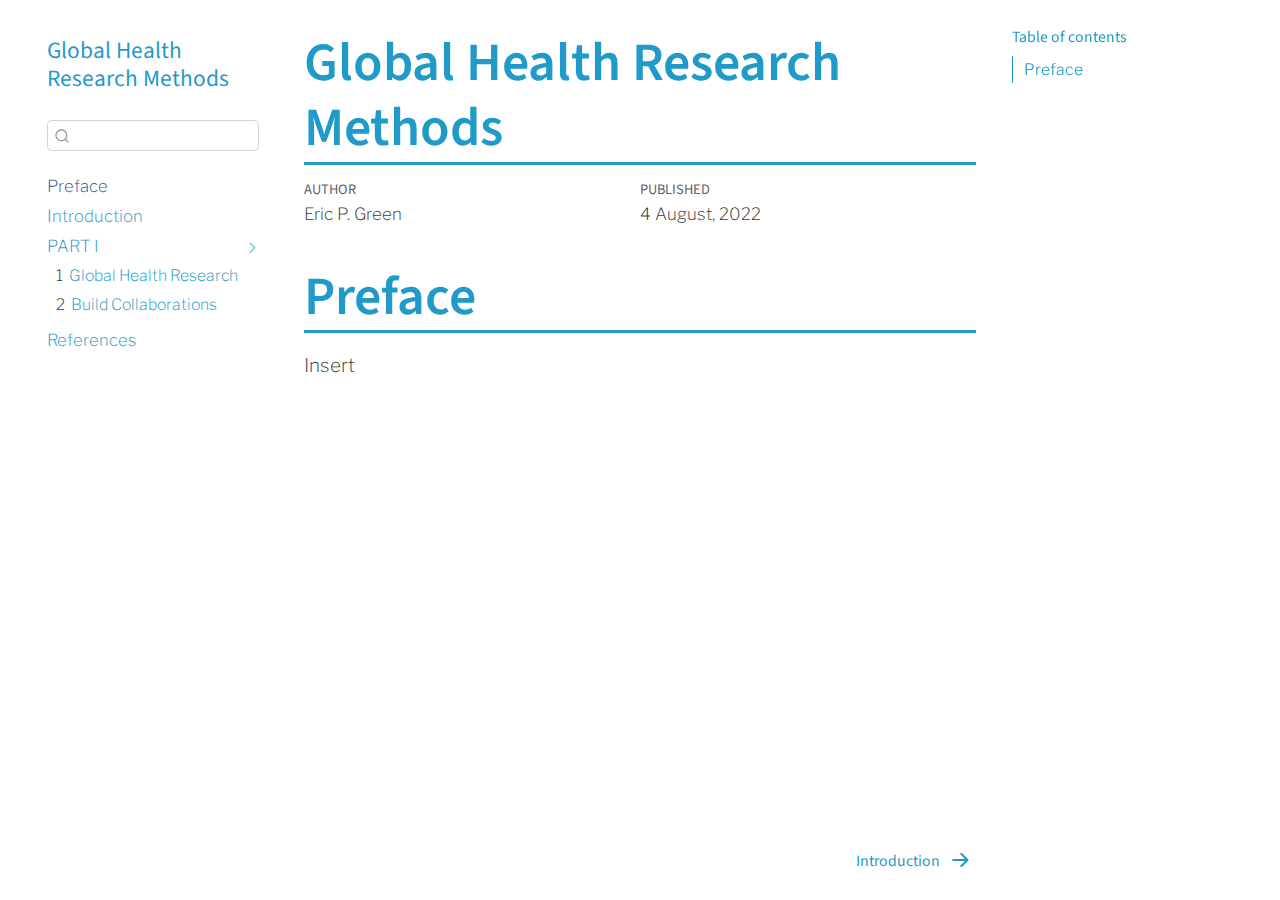
==== docs/index.html @ d9e3ae23 "remove 3" ====
<!DOCTYPE html>
<html xmlns="http://www.w3.org/1999/xhtml" lang="en" xml:lang="en"><head>

<meta charset="utf-8">
<meta name="generator" content="quarto-0.9.383">

<meta name="viewport" content="width=device-width, initial-scale=1.0, user-scalable=yes">

<meta name="author" content="Eric P. Green">

<title>Global Health Research Methods</title>
<style>
code{white-space: pre-wrap;}
span.smallcaps{font-variant: small-caps;}
span.underline{text-decoration: underline;}
div.column{display: inline-block; vertical-align: top; width: 50%;}
div.hanging-indent{margin-left: 1.5em; text-indent: -1.5em;}
ul.task-list{list-style: none;}
</style>

<script src="site_libs/quarto-nav/quarto-nav.js"></script>
<script src="site_libs/quarto-nav/headroom.min.js"></script>
<script src="site_libs/clipboard/clipboard.min.js"></script>
<meta name="quarto:offset" content="./">
<script src="site_libs/quarto-search/autocomplete.umd.js"></script>
<script src="site_libs/quarto-search/fuse.min.js"></script>
<script src="site_libs/quarto-search/quarto-search.js"></script>
<link href="./introduction.html" rel="next">
<script src="site_libs/quarto-html/quarto.js"></script>
<script src="site_libs/quarto-html/popper.min.js"></script>
<script src="site_libs/quarto-html/tippy.umd.min.js"></script>
<script src="site_libs/quarto-html/anchor.min.js"></script>
<link href="site_libs/quarto-html/tippy.css" rel="stylesheet">
<link id="quarto-text-highlighting-styles" href="site_libs/quarto-html/quarto-syntax-highlighting.css" rel="stylesheet">
<script src="site_libs/bootstrap/bootstrap.min.js"></script>
<link href="site_libs/bootstrap/bootstrap-icons.css" rel="stylesheet">
<link href="site_libs/bootstrap/bootstrap.min.css" rel="stylesheet">
<script id="quarto-search-options" type="application/json">{
  "location": "sidebar",
  "copy-button": false,
  "collapse-after": 3,
  "panel-placement": "start",
  "type": "textbox",
  "limit": 20,
  "language": {
    "search-no-results-text": "No results",
    "search-matching-documents-text": "matching documents",
    "search-copy-link-title": "Copy link to search",
    "search-hide-matches-text": "Hide additional matches",
    "search-more-match-text": "more match in this document",
    "search-more-matches-text": "more matches in this document",
    "search-clear-button-title": "Clear",
    "search-detached-cancel-button-title": "Cancel",
    "search-submit-button-title": "Submit"
  }
}</script>


<link rel="stylesheet" href="styles.css">
</head>

<body class="nav-sidebar floating">

<div id="quarto-search-results"></div>
  <header id="quarto-header" class="headroom fixed-top">
  <nav class="quarto-secondary-nav" data-bs-toggle="collapse" data-bs-target="#quarto-sidebar" aria-controls="quarto-sidebar" aria-expanded="false" aria-label="Toggle sidebar navigation" onclick="if (window.quartoToggleHeadroom) { window.quartoToggleHeadroom(); }">
    <div class="container-fluid d-flex justify-content-between">
      <h1 class="quarto-secondary-nav-title">Global Health Research Methods</h1>
      <button type="button" class="quarto-btn-toggle btn" aria-label="Show secondary navigation">
        <i class="bi bi-chevron-right"></i>
      </button>
    </div>
  </nav>
</header>
<!-- content -->
<div id="quarto-content" class="quarto-container page-columns page-rows-contents page-layout-article">
<!-- sidebar -->
  <nav id="quarto-sidebar" class="sidebar collapse sidebar-navigation floating overflow-auto">
    <div class="pt-lg-2 mt-2 text-left sidebar-header">
    <div class="sidebar-title mb-0 py-0">
      <a href="./">Global Health Research Methods</a> 
    </div>
      </div>
      <div class="mt-2 flex-shrink-0 align-items-center">
        <div class="sidebar-search">
        <div id="quarto-search" class="" title="Search"></div>
        </div>
      </div>
    <div class="sidebar-menu-container"> 
    <ul class="list-unstyled mt-1">
        <li class="sidebar-item">
  <div class="sidebar-item-container"> 
  <a href="./index.html" class="sidebar-item-text sidebar-link active">Preface</a>
  </div>
</li>
        <li class="sidebar-item">
  <div class="sidebar-item-container"> 
  <a href="./introduction.html" class="sidebar-item-text sidebar-link">Introduction</a>
  </div>
</li>
        <li class="sidebar-item sidebar-item-section">
    <div class="sidebar-item-container"> 
        <a href="./part_1.html" class="sidebar-item-text sidebar-link">PART I</a>
      <a class="sidebar-item-toggle text-start" data-bs-toggle="collapse" data-bs-target="#quarto-sidebar-section-1" aria-expanded="true">
        <i class="bi bi-chevron-right ms-2"></i>
      </a>
    </div>
    <ul id="quarto-sidebar-section-1" class="collapse list-unstyled sidebar-section depth1 show">  
        <li class="sidebar-item">
  <div class="sidebar-item-container"> 
  <a href="./ghr.html" class="sidebar-item-text sidebar-link"><span class="chapter-number">1</span>&nbsp; <span class="chapter-title">Global Health Research</span></a>
  </div>
</li>
        <li class="sidebar-item">
  <div class="sidebar-item-container"> 
  <a href="./collaborations.html" class="sidebar-item-text sidebar-link"><span class="chapter-number">2</span>&nbsp; <span class="chapter-title">Build Collaborations</span></a>
  </div>
</li>
    </ul>
  </li>
        <li class="sidebar-item">
  <div class="sidebar-item-container"> 
  <a href="./references.html" class="sidebar-item-text sidebar-link">References</a>
  </div>
</li>
    </ul>
    </div>
</nav>
<!-- margin-sidebar -->
    <div id="quarto-margin-sidebar" class="sidebar margin-sidebar">
        <nav id="TOC" role="doc-toc">
    <h2 id="toc-title">Table of contents</h2>
   
  <ul>
  <li><a href="#preface" id="toc-preface" class="nav-link active" data-scroll-target="#preface">Preface</a></li>
  </ul>
</nav>
    </div>
<!-- main -->
<main class="content" id="quarto-document-content">

<header id="title-block-header" class="quarto-title-block default">
<div class="quarto-title">
<h1 class="title d-none d-lg-block">Global Health Research Methods</h1>
</div>





<div class="quarto-title-meta">

    <div>
    <div class="quarto-title-meta-heading">Author</div>
    <div class="quarto-title-meta-contents">
             <p>Eric P. Green </p>
          </div>
  </div>
    
    <div>
    <div class="quarto-title-meta-heading">Published</div>
    <div class="quarto-title-meta-contents">
      <p class="date">4 August, 2022</p>
    </div>
  </div>
    
  </div>
  

</header>

<section id="preface" class="level1 unnumbered">
<h1 class="unnumbered">Preface</h1>
<p>Insert</p>


</section>

</main> <!-- /main -->
<script id="quarto-html-after-body" type="application/javascript">
window.document.addEventListener("DOMContentLoaded", function (event) {
  const icon = "";
  const anchorJS = new window.AnchorJS();
  anchorJS.options = {
    placement: 'right',
    icon: icon
  };
  anchorJS.add('.anchored');
  const clipboard = new window.ClipboardJS('.code-copy-button', {
    target: function(trigger) {
      return trigger.previousElementSibling;
    }
  });
  clipboard.on('success', function(e) {
    // button target
    const button = e.trigger;
    // don't keep focus
    button.blur();
    // flash "checked"
    button.classList.add('code-copy-button-checked');
    var currentTitle = button.getAttribute("title");
    button.setAttribute("title", "Copied!");
    setTimeout(function() {
      button.setAttribute("title", currentTitle);
      button.classList.remove('code-copy-button-checked');
    }, 1000);
    // clear code selection
    e.clearSelection();
  });
  function tippyHover(el, contentFn) {
    const config = {
      allowHTML: true,
      content: contentFn,
      maxWidth: 500,
      delay: 100,
      arrow: false,
      appendTo: function(el) {
          return el.parentElement;
      },
      interactive: true,
      interactiveBorder: 10,
      theme: 'quarto',
      placement: 'bottom-start'
    };
    window.tippy(el, config); 
  }
  const noterefs = window.document.querySelectorAll('a[role="doc-noteref"]');
  for (var i=0; i<noterefs.length; i++) {
    const ref = noterefs[i];
    tippyHover(ref, function() {
      let href = ref.getAttribute('href');
      try { href = new URL(href).hash; } catch {}
      const id = href.replace(/^#\/?/, "");
      const note = window.document.getElementById(id);
      return note.innerHTML;
    });
  }
  var bibliorefs = window.document.querySelectorAll('a[role="doc-biblioref"]');
  for (var i=0; i<bibliorefs.length; i++) {
    const ref = bibliorefs[i];
    const cites = ref.parentNode.getAttribute('data-cites').split(' ');
    tippyHover(ref, function() {
      var popup = window.document.createElement('div');
      cites.forEach(function(cite) {
        var citeDiv = window.document.createElement('div');
        citeDiv.classList.add('hanging-indent');
        citeDiv.classList.add('csl-entry');
        var biblioDiv = window.document.getElementById('ref-' + cite);
        if (biblioDiv) {
          citeDiv.innerHTML = biblioDiv.innerHTML;
        }
        popup.appendChild(citeDiv);
      });
      return popup.innerHTML;
    });
  }
});
</script>
<nav class="page-navigation">
  <div class="nav-page nav-page-previous">
  </div>
  <div class="nav-page nav-page-next">
      <a href="./introduction.html" class="pagination-link">
        <span class="nav-page-text">Introduction</span> <i class="bi bi-arrow-right-short"></i>
      </a>
  </div>
</nav>
</div> <!-- /content -->



</body></html>
---- docs/site_libs/quarto-html/tippy.css ----
.tippy-box[data-animation=fade][data-state=hidden]{opacity:0}[data-tippy-root]{max-width:calc(100vw - 10px)}.tippy-box{position:relative;background-color:#333;color:#fff;border-radius:4px;font-size:14px;line-height:1.4;white-space:normal;outline:0;transition-property:transform,visibility,opacity}.tippy-box[data-placement^=top]>.tippy-arrow{bottom:0}.tippy-box[data-placement^=top]>.tippy-arrow:before{bottom:-7px;left:0;border-width:8px 8px 0;border-top-color:initial;transform-origin:center top}.tippy-box[data-placement^=bottom]>.tippy-arrow{top:0}.tippy-box[data-placement^=bottom]>.tippy-arrow:before{top:-7px;left:0;border-width:0 8px 8px;border-bottom-color:initial;transform-origin:center bottom}.tippy-box[data-placement^=left]>.tippy-arrow{right:0}.tippy-box[data-placement^=left]>.tippy-arrow:before{border-width:8px 0 8px 8px;border-left-color:initial;right:-7px;transform-origin:center left}.tippy-box[data-placement^=right]>.tippy-arrow{left:0}.tippy-box[data-placement^=right]>.tippy-arrow:before{left:-7px;border-width:8px 8px 8px 0;border-right-color:initial;transform-origin:center right}.tippy-box[data-inertia][data-state=visible]{transition-timing-function:cubic-bezier(.54,1.5,.38,1.11)}.tippy-arrow{width:16px;height:16px;color:#333}.tippy-arrow:before{content:"";position:absolute;border-color:transparent;border-style:solid}.tippy-content{position:relative;padding:5px 9px;z-index:1}
---- docs/site_libs/quarto-html/quarto-syntax-highlighting.css ----
/* quarto syntax highlight colors */
:root {
  --quarto-hl-ot-color: #003B4F;
  --quarto-hl-at-color: #657422;
  --quarto-hl-ss-color: #20794D;
  --quarto-hl-an-color: #5E5E5E;
  --quarto-hl-fu-color: #4758AB;
  --quarto-hl-st-color: #20794D;
  --quarto-hl-cf-color: #003B4F;
  --quarto-hl-op-color: #5E5E5E;
  --quarto-hl-er-color: #AD0000;
  --quarto-hl-bn-color: #AD0000;
  --quarto-hl-al-color: #AD0000;
  --quarto-hl-va-color: #111111;
  --quarto-hl-bu-color: inherit;
  --quarto-hl-ex-color: inherit;
  --quarto-hl-pp-color: #AD0000;
  --quarto-hl-in-color: #5E5E5E;
  --quarto-hl-vs-color: #20794D;
  --quarto-hl-wa-color: #5E5E5E;
  --quarto-hl-do-color: #5E5E5E;
  --quarto-hl-im-color: #00769E;
  --quarto-hl-ch-color: #20794D;
  --quarto-hl-dt-color: #AD0000;
  --quarto-hl-fl-color: #AD0000;
  --quarto-hl-co-color: #5E5E5E;
  --quarto-hl-cv-color: #5E5E5E;
  --quarto-hl-cn-color: #8f5902;
  --quarto-hl-sc-color: #5E5E5E;
  --quarto-hl-dv-color: #AD0000;
  --quarto-hl-kw-color: #003B4F;
}

/* other quarto variables */
:root {
  --quarto-font-monospace: SFMono-Regular, Menlo, Monaco, Consolas, "Liberation Mono", "Courier New", monospace;
}

code span {
  color: #003B4F;
}

code.sourceCode > span {
  color: #003B4F;
}

div.sourceCode,
div.sourceCode pre.sourceCode {
  color: #003B4F;
}

code span.ot {
  color: #003B4F;
}

code span.at {
  color: #657422;
}

code span.ss {
  color: #20794D;
}

code span.an {
  color: #5E5E5E;
}

code span.fu {
  color: #4758AB;
}

code span.st {
  color: #20794D;
}

code span.cf {
  color: #003B4F;
}

code span.op {
  color: #5E5E5E;
}

code span.er {
  color: #AD0000;
}

code span.bn {
  color: #AD0000;
}

code span.al {
  color: #AD0000;
}

code span.va {
  color: #111111;
}

code span.pp {
  color: #AD0000;
}

code span.in {
  color: #5E5E5E;
}

code span.vs {
  color: #20794D;
}

code span.wa {
  color: #5E5E5E;
  font-style: italic;
}

code span.do {
  color: #5E5E5E;
  font-style: italic;
}

code span.im {
  color: #00769E;
}

code span.ch {
  color: #20794D;
}

code span.dt {
  color: #AD0000;
}

code span.fl {
  color: #AD0000;
}

code span.co {
  color: #5E5E5E;
}

code span.cv {
  color: #5E5E5E;
  font-style: italic;
}

code span.cn {
  color: #8f5902;
}

code span.sc {
  color: #5E5E5E;
}

code span.dv {
  color: #AD0000;
}

code span.kw {
  color: #003B4F;
}

.prevent-inlining {
  content: "</";
}

/*# sourceMappingURL=debc5d5d77c3f9108843748ff7464032.css.map */
---- docs/styles.css ----
@import url('https://fonts.googleapis.com/css?family=Source+Sans+Pro:light,bold,lightitalic');
@import url('https://fonts.googleapis.com/css?family=Libre+Franklin:thin,extra-light,light,regular,bold');

blockquote {
  background: #f9f9f9;
  border-left: 10px solid #ccc;
  margin: 1.5em 10px;
  padding: 0.5em 10px;
  quotes: "\201C""\201D""\2018""\2019";
}

blockquote p {
  display: inline;
  font-style: normal !important;
}

b, strong, blockquote {
     color: #e69138;
     }

p,ul,ol {
    font-size: 1.05em;
    line-height: 1.6;
    font-family: 'Libre Franklin', sans-serif;
    font-weight: 200;
}

h1 {
  color: #1f9ac9;

  border-bottom-color: #1f9ac9;
  border-bottom-style: solid;

  font-size: 3em;
  font-family: 'Source Sans Pro', sans-serif;
  font-weight: 600;
}

h2 {
  color: #1f9ac9;
  border-bottom-color: #1f9ac9;
  border-bottom-style: solid;
  font-weight: bold;
  font-size: 2em;
}

/* unvisited link */
a:link {
  color: #1f9ac9;
}

/* visited link */
a:visited {
  color: #1f9ac9;
}

/* mouse over link */
a:hover {
  color: #1f9ac9;
}

/* selected link */
a:active {
  color: #1f9ac9;
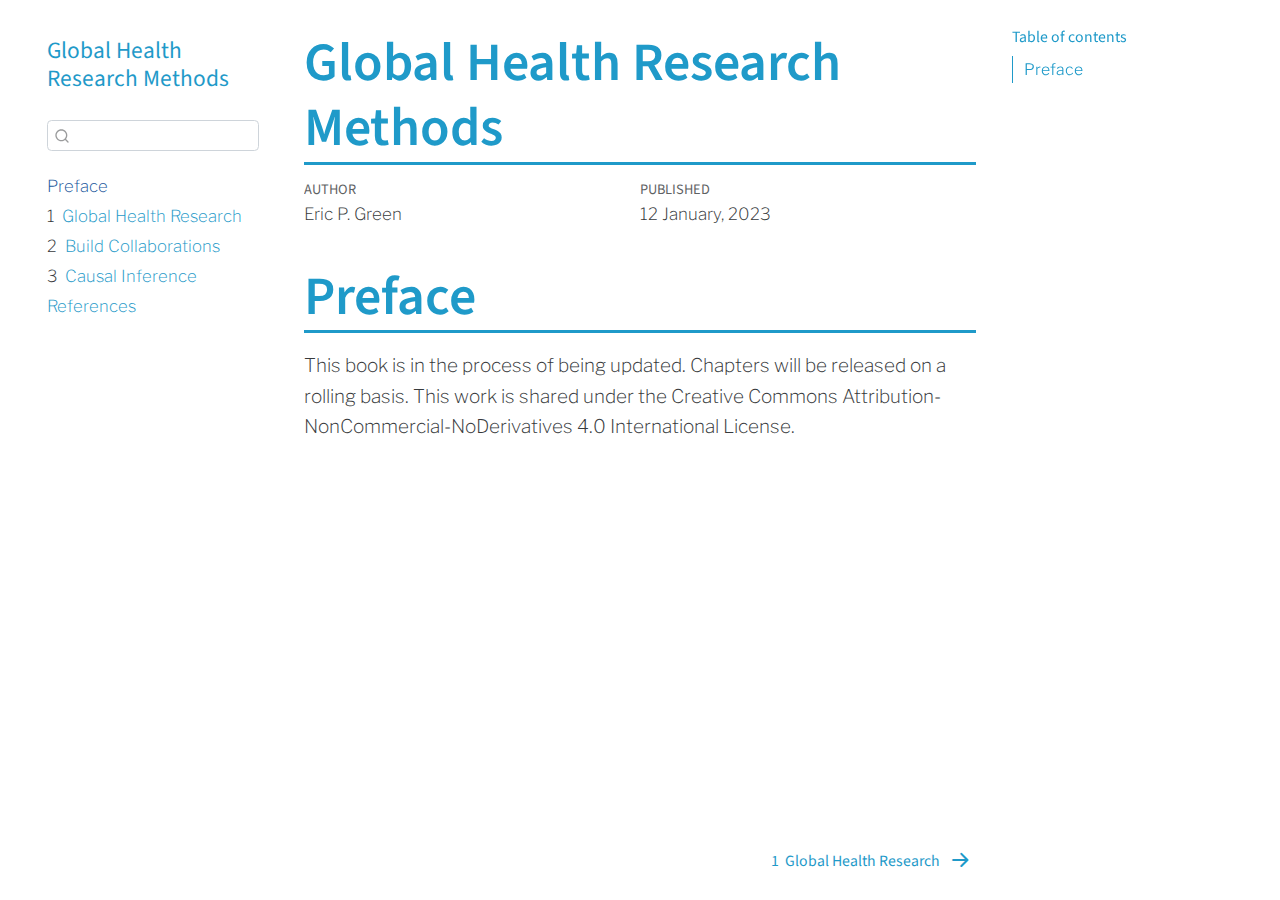
==== commit 1fb635e1: "need to fix folder for github pages" ====
--- a/docs/index.html
+++ b/docs/index.html
@@ -25,7 +25,7 @@
 <script src="site_libs/quarto-search/autocomplete.umd.js"></script>
 <script src="site_libs/quarto-search/fuse.min.js"></script>
 <script src="site_libs/quarto-search/quarto-search.js"></script>
-<link href="./introduction.html" rel="next">
+<link href="./ghr.html" rel="next">
 <script src="site_libs/quarto-html/quarto.js"></script>
 <script src="site_libs/quarto-html/popper.min.js"></script>
 <script src="site_libs/quarto-html/tippy.umd.min.js"></script>
@@ -95,19 +95,6 @@
 </li>
         <li class="sidebar-item">
   <div class="sidebar-item-container"> 
-  <a href="./introduction.html" class="sidebar-item-text sidebar-link">Introduction</a>
-  </div>
-</li>
-        <li class="sidebar-item sidebar-item-section">
-    <div class="sidebar-item-container"> 
-        <a href="./part_1.html" class="sidebar-item-text sidebar-link">PART I</a>
-      <a class="sidebar-item-toggle text-start" data-bs-toggle="collapse" data-bs-target="#quarto-sidebar-section-1" aria-expanded="true">
-        <i class="bi bi-chevron-right ms-2"></i>
-      </a>
-    </div>
-    <ul id="quarto-sidebar-section-1" class="collapse list-unstyled sidebar-section depth1 show">  
-        <li class="sidebar-item">
-  <div class="sidebar-item-container"> 
   <a href="./ghr.html" class="sidebar-item-text sidebar-link"><span class="chapter-number">1</span>&nbsp; <span class="chapter-title">Global Health Research</span></a>
   </div>
 </li>
@@ -116,8 +103,11 @@
   <a href="./collaborations.html" class="sidebar-item-text sidebar-link"><span class="chapter-number">2</span>&nbsp; <span class="chapter-title">Build Collaborations</span></a>
   </div>
 </li>
-    </ul>
-  </li>
+        <li class="sidebar-item">
+  <div class="sidebar-item-container"> 
+  <a href="./causalinference.html" class="sidebar-item-text sidebar-link"><span class="chapter-number">3</span>&nbsp; <span class="chapter-title">Causal Inference</span></a>
+  </div>
+</li>
         <li class="sidebar-item">
   <div class="sidebar-item-container"> 
   <a href="./references.html" class="sidebar-item-text sidebar-link">References</a>
@@ -160,7 +150,7 @@
     <div>
     <div class="quarto-title-meta-heading">Published</div>
     <div class="quarto-title-meta-contents">
-      <p class="date">4 August, 2022</p>
+      <p class="date">12 January, 2023</p>
     </div>
   </div>
     
@@ -171,7 +161,7 @@
 
 <section id="preface" class="level1 unnumbered">
 <h1 class="unnumbered">Preface</h1>
-<p>Insert</p>
+<p>This book is in the process of being updated. Chapters will be released on a rolling basis. This work is shared under the Creative Commons Attribution-NonCommercial-NoDerivatives 4.0 International License.</p>
 
 
 </section>
@@ -260,8 +250,8 @@
   <div class="nav-page nav-page-previous">
   </div>
   <div class="nav-page nav-page-next">
-      <a href="./introduction.html" class="pagination-link">
-        <span class="nav-page-text">Introduction</span> <i class="bi bi-arrow-right-short"></i>
+      <a href="./ghr.html" class="pagination-link">
+        <span class="nav-page-text"><span class="chapter-number">1</span>&nbsp; <span class="chapter-title">Global Health Research</span></span> <i class="bi bi-arrow-right-short"></i>
       </a>
   </div>
 </nav>
--- a/docs/styles.css
+++ b/docs/styles.css
@@ -3,7 +3,7 @@
 
 blockquote {
   background: #f9f9f9;
-  border-left: 10px solid #ccc;
+  border-left: 10px solid #e69138;
   margin: 1.5em 10px;
   padding: 0.5em 10px;
   quotes: "\201C""\201D""\2018""\2019";
@@ -62,3 +62,7 @@
 /* selected link */
 a:active {
   color: #1f9ac9;
+
+.plot-padding, figure {
+  padding: 6em 0 6em 0;
+}
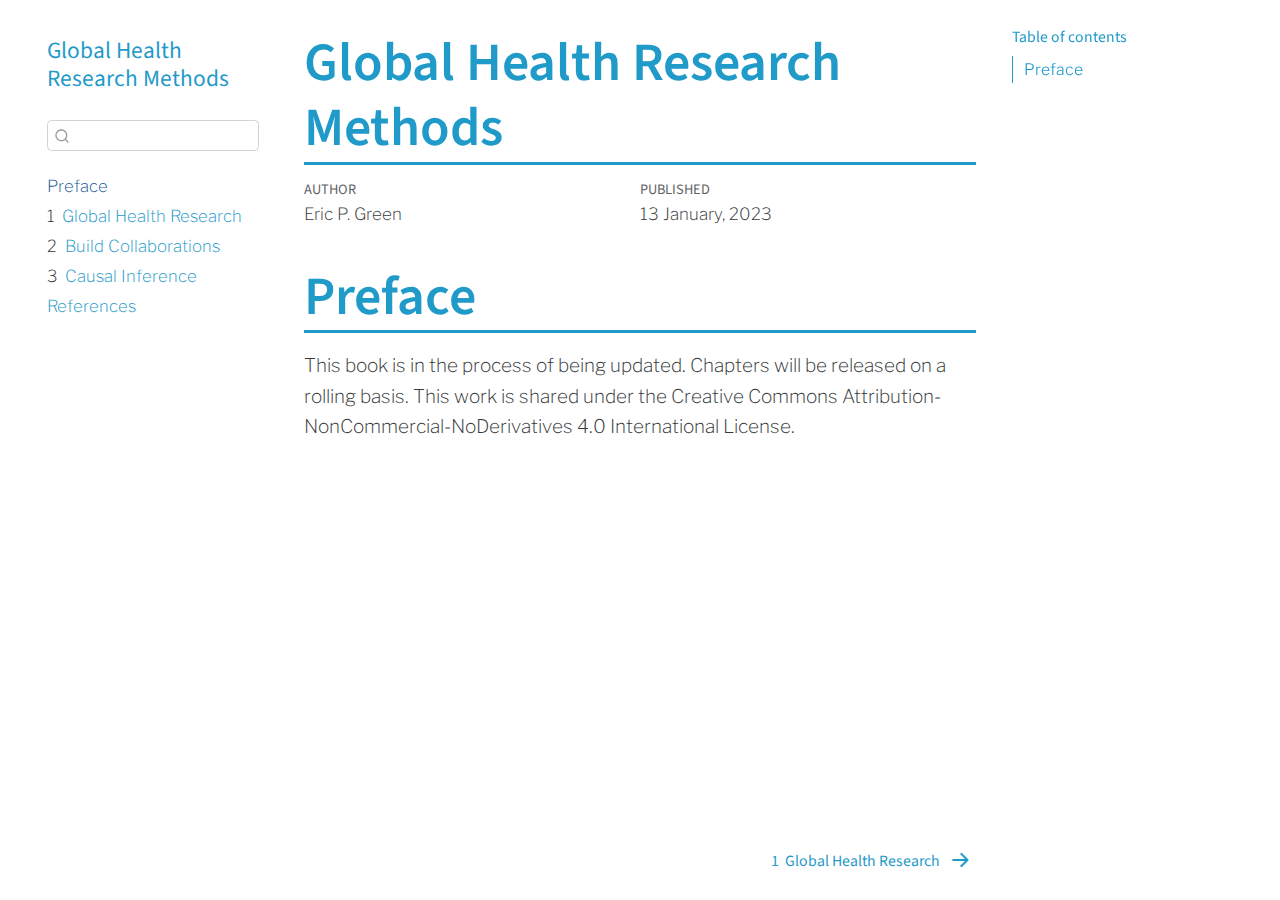
==== commit 8e25805e: "keep image to main column" ====
--- a/docs/index.html
+++ b/docs/index.html
@@ -150,7 +150,7 @@
     <div>
     <div class="quarto-title-meta-heading">Published</div>
     <div class="quarto-title-meta-contents">
-      <p class="date">12 January, 2023</p>
+      <p class="date">13 January, 2023</p>
     </div>
   </div>
     
--- a/docs/styles.css
+++ b/docs/styles.css
@@ -62,7 +62,8 @@
 /* selected link */
 a:active {
   color: #1f9ac9;
+}
 
 .plot-padding, figure {
-  padding: 6em 0 6em 0;
+  padding: 2em 0 2em 0;
 }
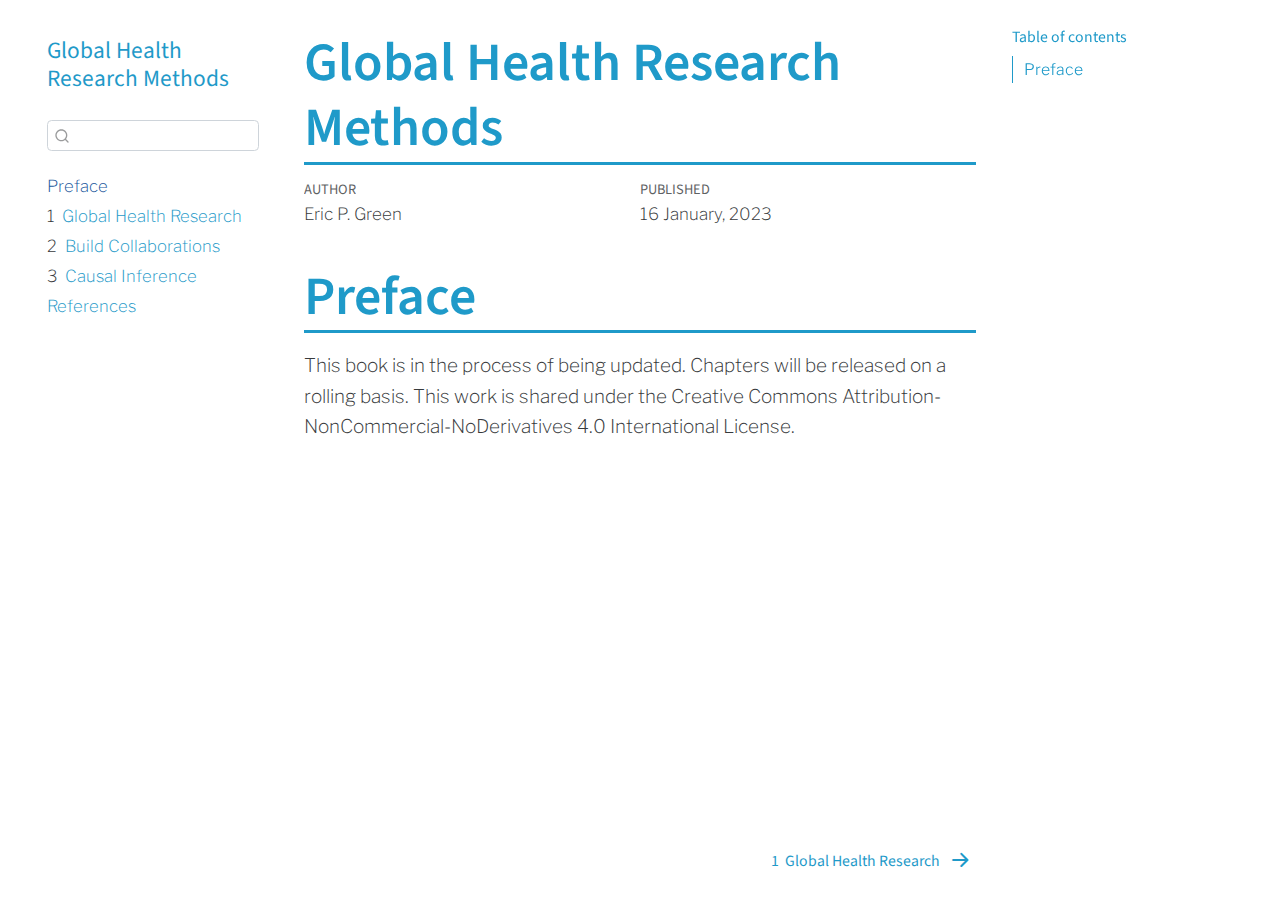
==== commit 5651866c: "add rd" ====
--- a/docs/index.html
+++ b/docs/index.html
@@ -150,7 +150,7 @@
     <div>
     <div class="quarto-title-meta-heading">Published</div>
     <div class="quarto-title-meta-contents">
-      <p class="date">13 January, 2023</p>
+      <p class="date">16 January, 2023</p>
     </div>
   </div>
     
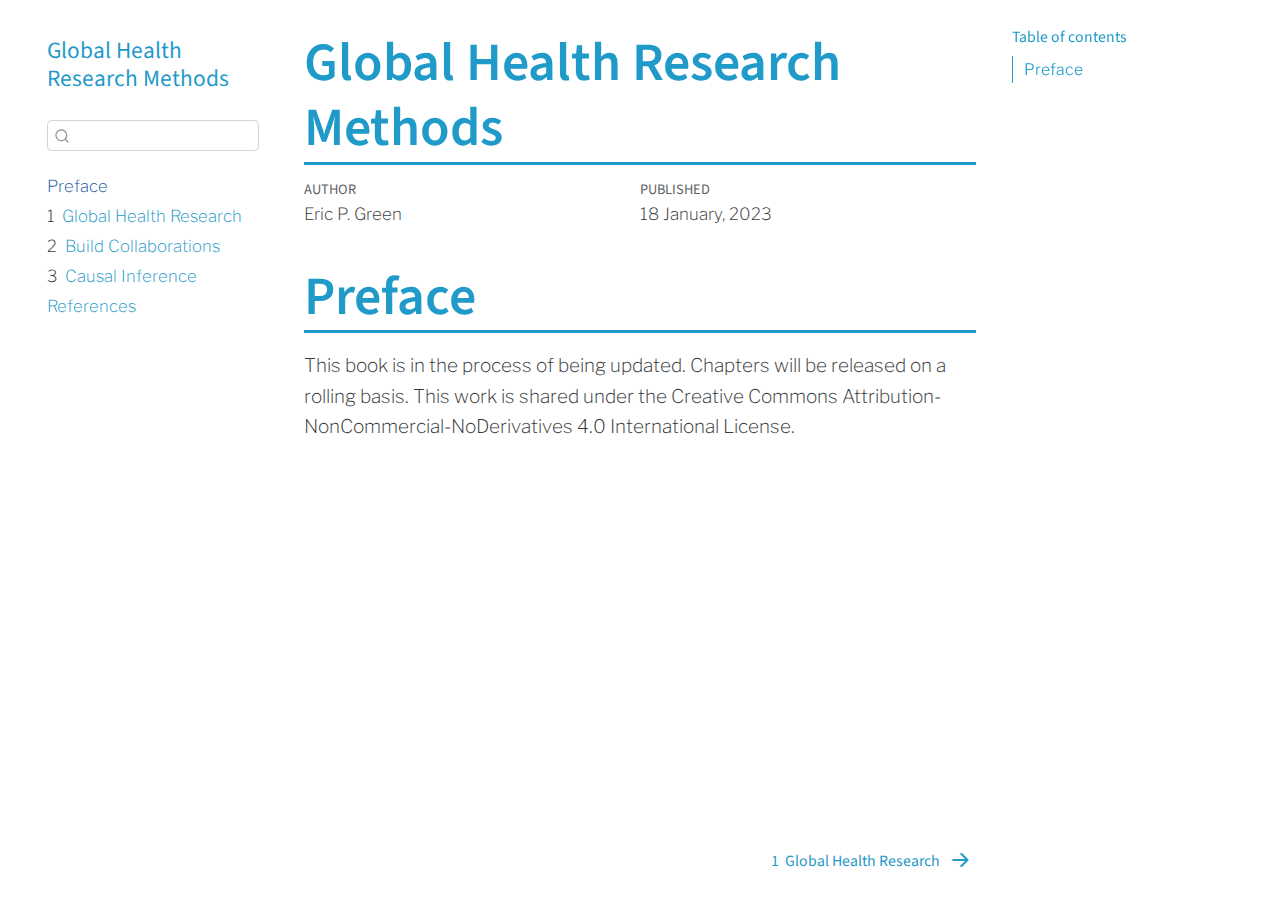
==== commit c6ac4fd7: "added campbell" ====
--- a/docs/index.html
+++ b/docs/index.html
@@ -150,7 +150,7 @@
     <div>
     <div class="quarto-title-meta-heading">Published</div>
     <div class="quarto-title-meta-contents">
-      <p class="date">16 January, 2023</p>
+      <p class="date">18 January, 2023</p>
     </div>
   </div>
     
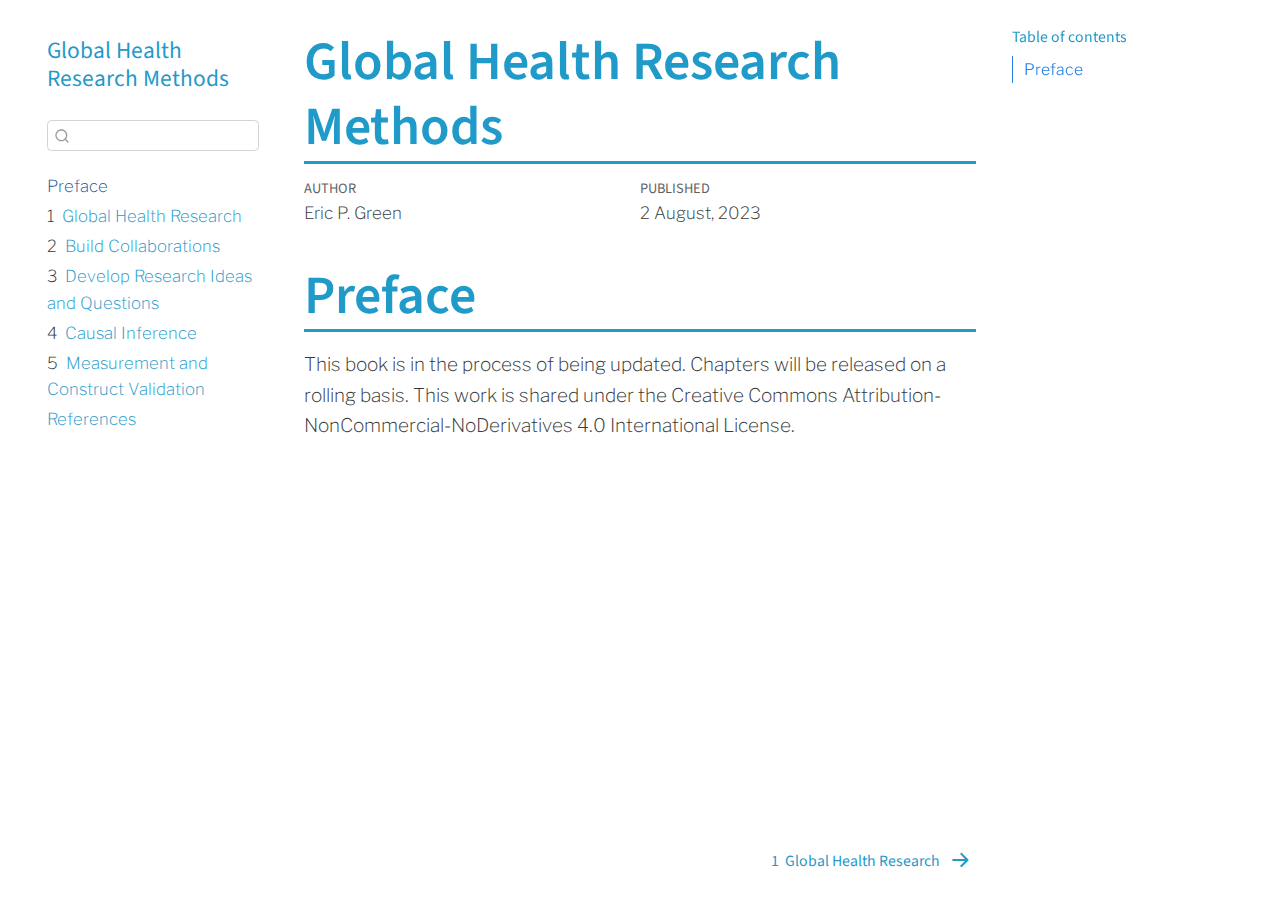
==== commit 492ddd18: "docs for construct" ====
--- a/docs/index.html
+++ b/docs/index.html
@@ -2,7 +2,7 @@
 <html xmlns="http://www.w3.org/1999/xhtml" lang="en" xml:lang="en"><head>
 
 <meta charset="utf-8">
-<meta name="generator" content="quarto-0.9.383">
+<meta name="generator" content="quarto-1.2.335">
 
 <meta name="viewport" content="width=device-width, initial-scale=1.0, user-scalable=yes">
 
@@ -12,29 +12,35 @@
 <style>
 code{white-space: pre-wrap;}
 span.smallcaps{font-variant: small-caps;}
-span.underline{text-decoration: underline;}
-div.column{display: inline-block; vertical-align: top; width: 50%;}
+div.columns{display: flex; gap: min(4vw, 1.5em);}
+div.column{flex: auto; overflow-x: auto;}
 div.hanging-indent{margin-left: 1.5em; text-indent: -1.5em;}
 ul.task-list{list-style: none;}
+ul.task-list li input[type="checkbox"] {
+  width: 0.8em;
+  margin: 0 0.8em 0.2em -1.6em;
+  vertical-align: middle;
+}
 </style>
+
 
 <script src="site_libs/quarto-nav/quarto-nav.js"></script>
 <script src="site_libs/quarto-nav/headroom.min.js"></script>
 <script src="site_libs/clipboard/clipboard.min.js"></script>
-<meta name="quarto:offset" content="./">
 <script src="site_libs/quarto-search/autocomplete.umd.js"></script>
 <script src="site_libs/quarto-search/fuse.min.js"></script>
 <script src="site_libs/quarto-search/quarto-search.js"></script>
+<meta name="quarto:offset" content="./">
 <link href="./ghr.html" rel="next">
 <script src="site_libs/quarto-html/quarto.js"></script>
 <script src="site_libs/quarto-html/popper.min.js"></script>
 <script src="site_libs/quarto-html/tippy.umd.min.js"></script>
 <script src="site_libs/quarto-html/anchor.min.js"></script>
 <link href="site_libs/quarto-html/tippy.css" rel="stylesheet">
-<link id="quarto-text-highlighting-styles" href="site_libs/quarto-html/quarto-syntax-highlighting.css" rel="stylesheet">
+<link href="site_libs/quarto-html/quarto-syntax-highlighting.css" rel="stylesheet" id="quarto-text-highlighting-styles">
 <script src="site_libs/bootstrap/bootstrap.min.js"></script>
 <link href="site_libs/bootstrap/bootstrap-icons.css" rel="stylesheet">
-<link href="site_libs/bootstrap/bootstrap.min.css" rel="stylesheet">
+<link href="site_libs/bootstrap/bootstrap.min.css" rel="stylesheet" id="quarto-bootstrap" data-mode="light">
 <script id="quarto-search-options" type="application/json">{
   "location": "sidebar",
   "copy-button": false,
@@ -105,7 +111,17 @@
 </li>
         <li class="sidebar-item">
   <div class="sidebar-item-container"> 
-  <a href="./causalinference.html" class="sidebar-item-text sidebar-link"><span class="chapter-number">3</span>&nbsp; <span class="chapter-title">Causal Inference</span></a>
+  <a href="./ideas.html" class="sidebar-item-text sidebar-link"><span class="chapter-number">3</span>&nbsp; <span class="chapter-title">Develop Research Ideas and Questions</span></a>
+  </div>
+</li>
+        <li class="sidebar-item">
+  <div class="sidebar-item-container"> 
+  <a href="./causalinference.html" class="sidebar-item-text sidebar-link"><span class="chapter-number">4</span>&nbsp; <span class="chapter-title">Causal Inference</span></a>
+  </div>
+</li>
+        <li class="sidebar-item">
+  <div class="sidebar-item-container"> 
+  <a href="./construct.html" class="sidebar-item-text sidebar-link"><span class="chapter-number">5</span>&nbsp; <span class="chapter-title">Measurement and Construct Validation</span></a>
   </div>
 </li>
         <li class="sidebar-item">
@@ -118,7 +134,7 @@
 </nav>
 <!-- margin-sidebar -->
     <div id="quarto-margin-sidebar" class="sidebar margin-sidebar">
-        <nav id="TOC" role="doc-toc">
+        <nav id="TOC" role="doc-toc" class="toc-active">
     <h2 id="toc-title">Table of contents</h2>
    
   <ul>
@@ -136,8 +152,6 @@
 
 
 
-
-
 <div class="quarto-title-meta">
 
     <div>
@@ -150,9 +164,10 @@
     <div>
     <div class="quarto-title-meta-heading">Published</div>
     <div class="quarto-title-meta-contents">
-      <p class="date">18 January, 2023</p>
-    </div>
-  </div>
+      <p class="date">2 August, 2023</p>
+    </div>
+  </div>
+  
     
   </div>
   
@@ -169,6 +184,24 @@
 </main> <!-- /main -->
 <script id="quarto-html-after-body" type="application/javascript">
 window.document.addEventListener("DOMContentLoaded", function (event) {
+  const toggleBodyColorMode = (bsSheetEl) => {
+    const mode = bsSheetEl.getAttribute("data-mode");
+    const bodyEl = window.document.querySelector("body");
+    if (mode === "dark") {
+      bodyEl.classList.add("quarto-dark");
+      bodyEl.classList.remove("quarto-light");
+    } else {
+      bodyEl.classList.add("quarto-light");
+      bodyEl.classList.remove("quarto-dark");
+    }
+  }
+  const toggleBodyColorPrimary = () => {
+    const bsSheetEl = window.document.querySelector("link#quarto-bootstrap");
+    if (bsSheetEl) {
+      toggleBodyColorMode(bsSheetEl);
+    }
+  }
+  toggleBodyColorPrimary();  
   const icon = "";
   const anchorJS = new window.AnchorJS();
   anchorJS.options = {
@@ -190,7 +223,24 @@
     button.classList.add('code-copy-button-checked');
     var currentTitle = button.getAttribute("title");
     button.setAttribute("title", "Copied!");
+    let tooltip;
+    if (window.bootstrap) {
+      button.setAttribute("data-bs-toggle", "tooltip");
+      button.setAttribute("data-bs-placement", "left");
+      button.setAttribute("data-bs-title", "Copied!");
+      tooltip = new bootstrap.Tooltip(button, 
+        { trigger: "manual", 
+          customClass: "code-copy-button-tooltip",
+          offset: [0, -8]});
+      tooltip.show();    
+    }
     setTimeout(function() {
+      if (tooltip) {
+        tooltip.hide();
+        button.removeAttribute("data-bs-title");
+        button.removeAttribute("data-bs-toggle");
+        button.removeAttribute("data-bs-placement");
+      }
       button.setAttribute("title", currentTitle);
       button.classList.remove('code-copy-button-checked');
     }, 1000);
@@ -218,31 +268,50 @@
   for (var i=0; i<noterefs.length; i++) {
     const ref = noterefs[i];
     tippyHover(ref, function() {
-      let href = ref.getAttribute('href');
+      // use id or data attribute instead here
+      let href = ref.getAttribute('data-footnote-href') || ref.getAttribute('href');
       try { href = new URL(href).hash; } catch {}
       const id = href.replace(/^#\/?/, "");
       const note = window.document.getElementById(id);
       return note.innerHTML;
     });
   }
+  const findCites = (el) => {
+    const parentEl = el.parentElement;
+    if (parentEl) {
+      const cites = parentEl.dataset.cites;
+      if (cites) {
+        return {
+          el,
+          cites: cites.split(' ')
+        };
+      } else {
+        return findCites(el.parentElement)
+      }
+    } else {
+      return undefined;
+    }
+  };
   var bibliorefs = window.document.querySelectorAll('a[role="doc-biblioref"]');
   for (var i=0; i<bibliorefs.length; i++) {
     const ref = bibliorefs[i];
-    const cites = ref.parentNode.getAttribute('data-cites').split(' ');
-    tippyHover(ref, function() {
-      var popup = window.document.createElement('div');
-      cites.forEach(function(cite) {
-        var citeDiv = window.document.createElement('div');
-        citeDiv.classList.add('hanging-indent');
-        citeDiv.classList.add('csl-entry');
-        var biblioDiv = window.document.getElementById('ref-' + cite);
-        if (biblioDiv) {
-          citeDiv.innerHTML = biblioDiv.innerHTML;
-        }
-        popup.appendChild(citeDiv);
+    const citeInfo = findCites(ref);
+    if (citeInfo) {
+      tippyHover(citeInfo.el, function() {
+        var popup = window.document.createElement('div');
+        citeInfo.cites.forEach(function(cite) {
+          var citeDiv = window.document.createElement('div');
+          citeDiv.classList.add('hanging-indent');
+          citeDiv.classList.add('csl-entry');
+          var biblioDiv = window.document.getElementById('ref-' + cite);
+          if (biblioDiv) {
+            citeDiv.innerHTML = biblioDiv.innerHTML;
+          }
+          popup.appendChild(citeDiv);
+        });
+        return popup.innerHTML;
       });
-      return popup.innerHTML;
-    });
+    }
   }
 });
 </script>
--- a/docs/site_libs/quarto-html/quarto-syntax-highlighting.css
+++ b/docs/site_libs/quarto-html/quarto-syntax-highlighting.css
@@ -34,6 +34,10 @@
 /* other quarto variables */
 :root {
   --quarto-font-monospace: SFMono-Regular, Menlo, Monaco, Consolas, "Liberation Mono", "Courier New", monospace;
+}
+
+pre > code.sourceCode > span {
+  color: #003B4F;
 }
 
 code span {
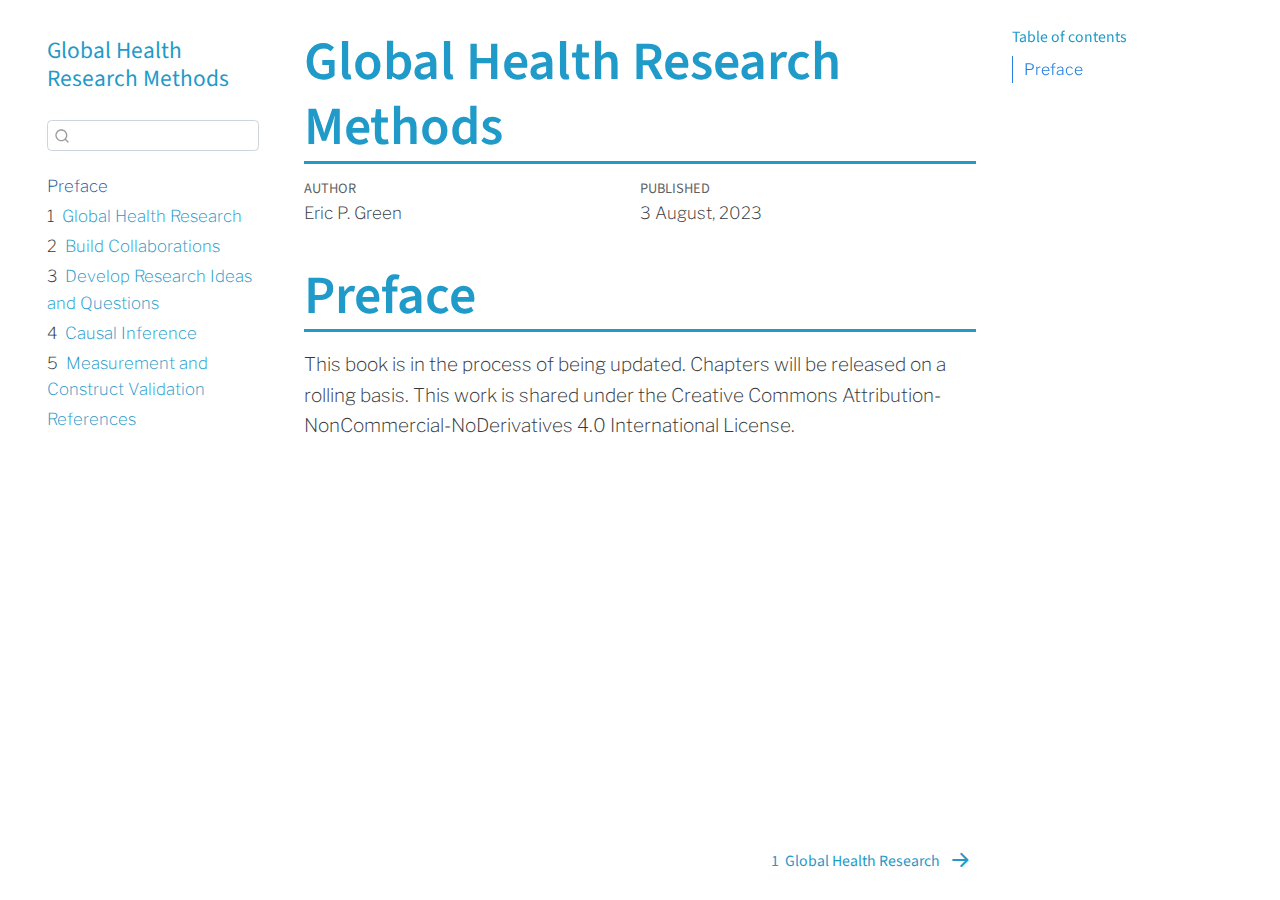
==== commit 3e11cedd: "ideas" ====
--- a/docs/index.html
+++ b/docs/index.html
@@ -164,7 +164,7 @@
     <div>
     <div class="quarto-title-meta-heading">Published</div>
     <div class="quarto-title-meta-contents">
-      <p class="date">2 August, 2023</p>
+      <p class="date">3 August, 2023</p>
     </div>
   </div>
   
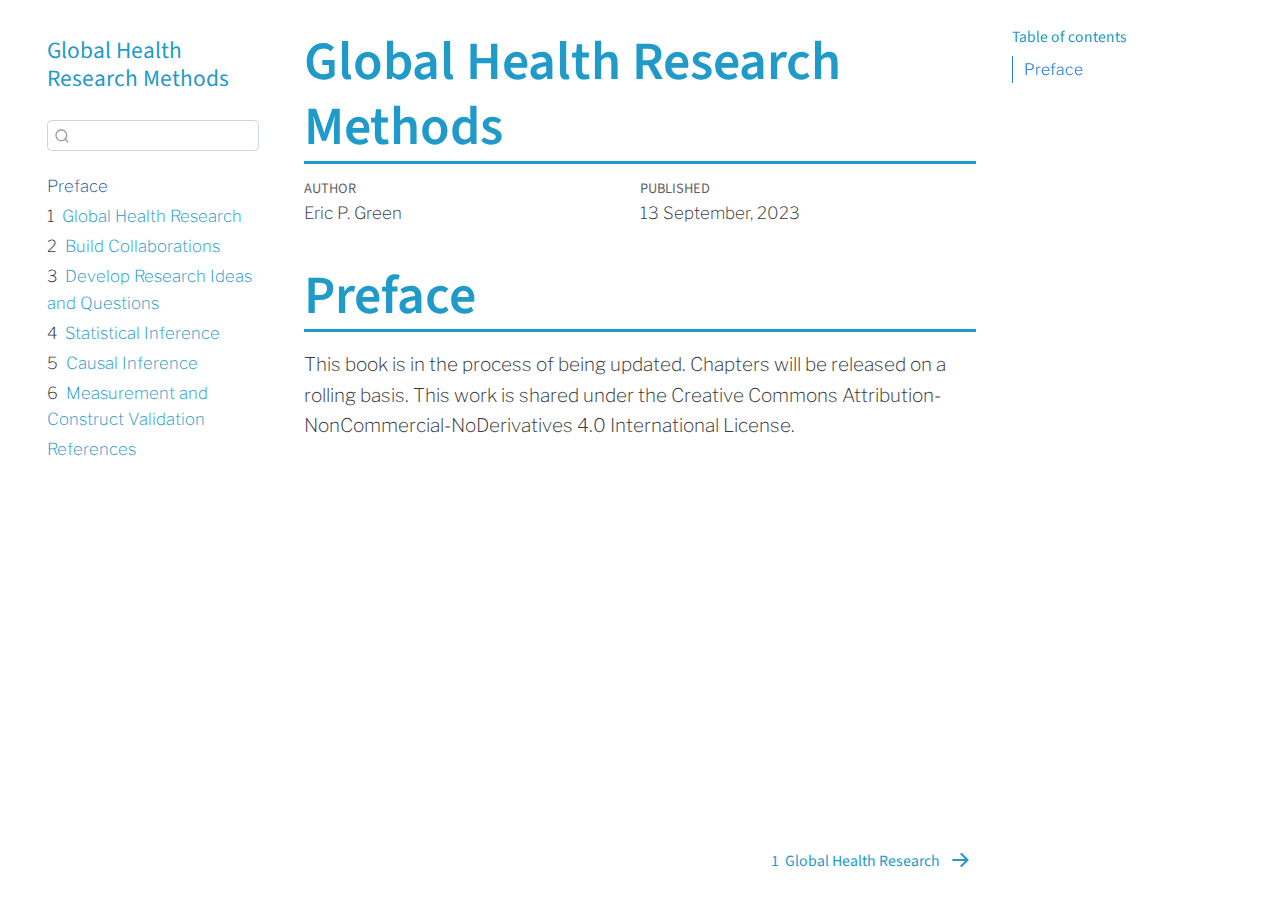
==== commit 48173635: "si" ====
--- a/docs/index.html
+++ b/docs/index.html
@@ -116,12 +116,17 @@
 </li>
         <li class="sidebar-item">
   <div class="sidebar-item-container"> 
-  <a href="./causalinference.html" class="sidebar-item-text sidebar-link"><span class="chapter-number">4</span>&nbsp; <span class="chapter-title">Causal Inference</span></a>
-  </div>
-</li>
-        <li class="sidebar-item">
-  <div class="sidebar-item-container"> 
-  <a href="./construct.html" class="sidebar-item-text sidebar-link"><span class="chapter-number">5</span>&nbsp; <span class="chapter-title">Measurement and Construct Validation</span></a>
+  <a href="./statinference.html" class="sidebar-item-text sidebar-link"><span class="chapter-number">4</span>&nbsp; <span class="chapter-title">Statistical Inference</span></a>
+  </div>
+</li>
+        <li class="sidebar-item">
+  <div class="sidebar-item-container"> 
+  <a href="./causalinference.html" class="sidebar-item-text sidebar-link"><span class="chapter-number">5</span>&nbsp; <span class="chapter-title">Causal Inference</span></a>
+  </div>
+</li>
+        <li class="sidebar-item">
+  <div class="sidebar-item-container"> 
+  <a href="./construct.html" class="sidebar-item-text sidebar-link"><span class="chapter-number">6</span>&nbsp; <span class="chapter-title">Measurement and Construct Validation</span></a>
   </div>
 </li>
         <li class="sidebar-item">
@@ -164,7 +169,7 @@
     <div>
     <div class="quarto-title-meta-heading">Published</div>
     <div class="quarto-title-meta-contents">
-      <p class="date">3 August, 2023</p>
+      <p class="date">13 September, 2023</p>
     </div>
   </div>
   
